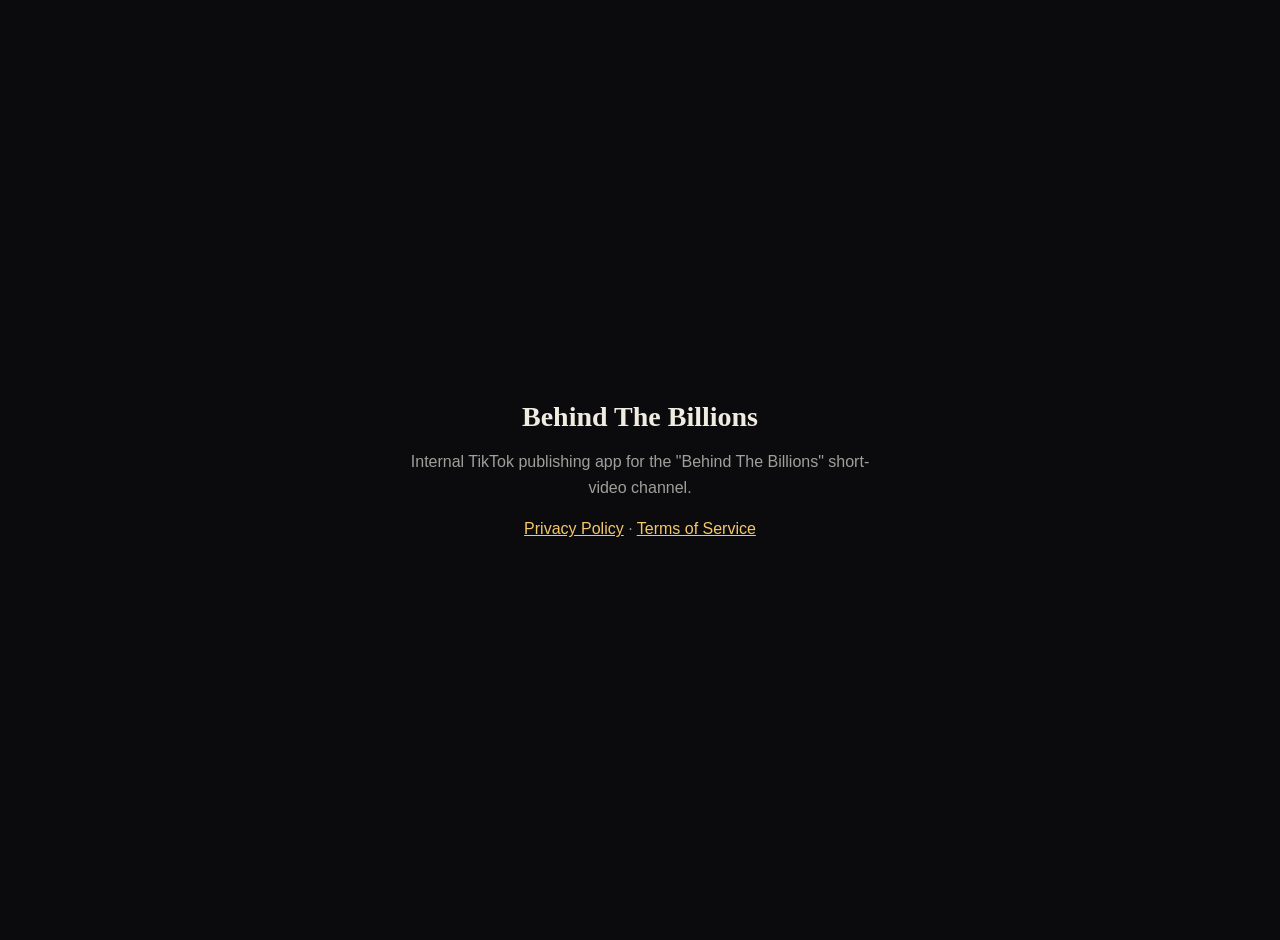
==== index.html @ ab4fcc52 "Add privacy policy, terms of service, and TikTok OAuth callback pages" ====
<!doctype html>
<html lang="en">
<head>
<meta charset="UTF-8">
<meta name="viewport" content="width=device-width, initial-scale=1">
<title>Behind The Billions — App</title>
<style>
  body{background:#0b0b0d;color:#f0ece2;font-family:-apple-system,BlinkMacSystemFont,'Segoe UI',sans-serif;
       display:flex;align-items:center;justify-content:center;min-height:100vh;margin:0;padding:20px;}
  main{max-width:480px;text-align:center;}
  h1{font-family:Georgia,serif;font-size:28px;margin-bottom:8px;}
  p{color:#a19f9a;line-height:1.6;}
  a{color:#f4c76b;}
</style>
</head>
<body>
<main>
  <h1>Behind The Billions</h1>
  <p>Internal TikTok publishing app for the "Behind The Billions" short-video channel.</p>
  <p><a href="/privacy.html">Privacy Policy</a> &middot; <a href="/terms.html">Terms of Service</a></p>
</main>
</body>
</html>
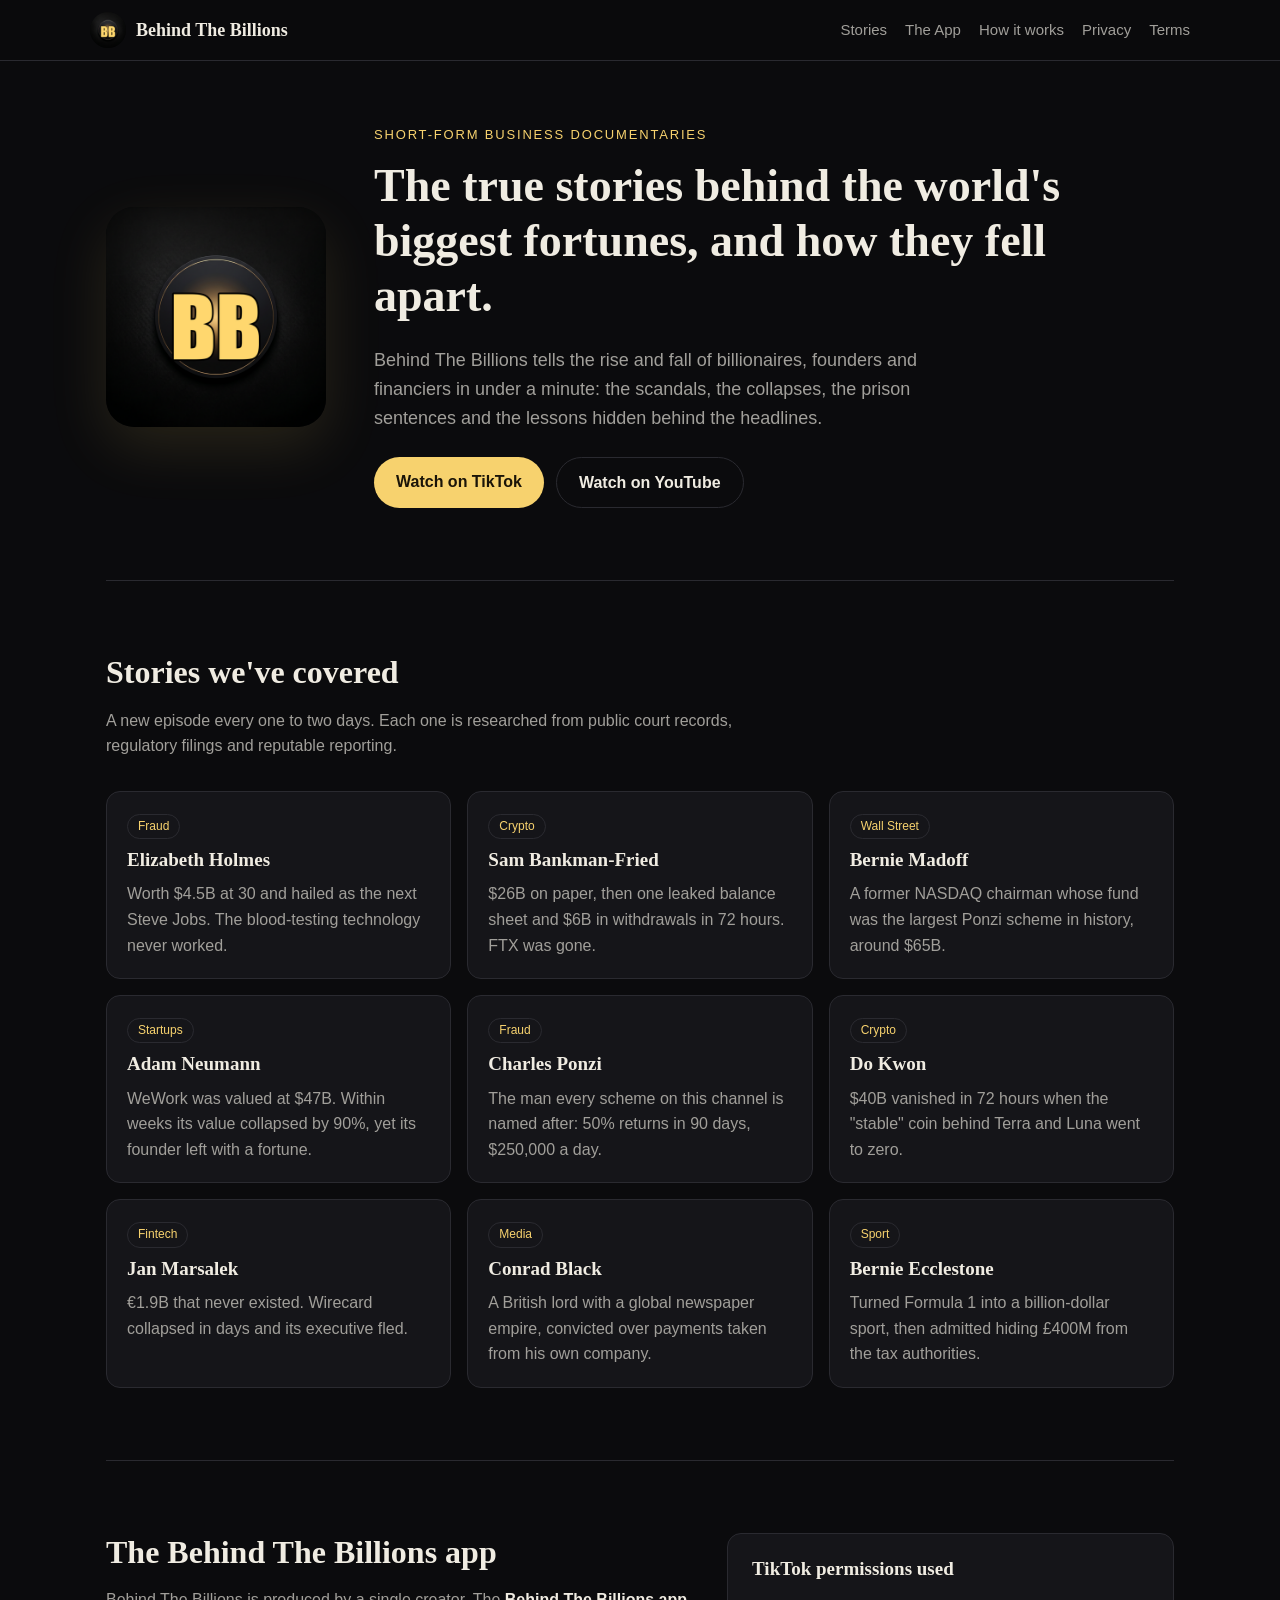
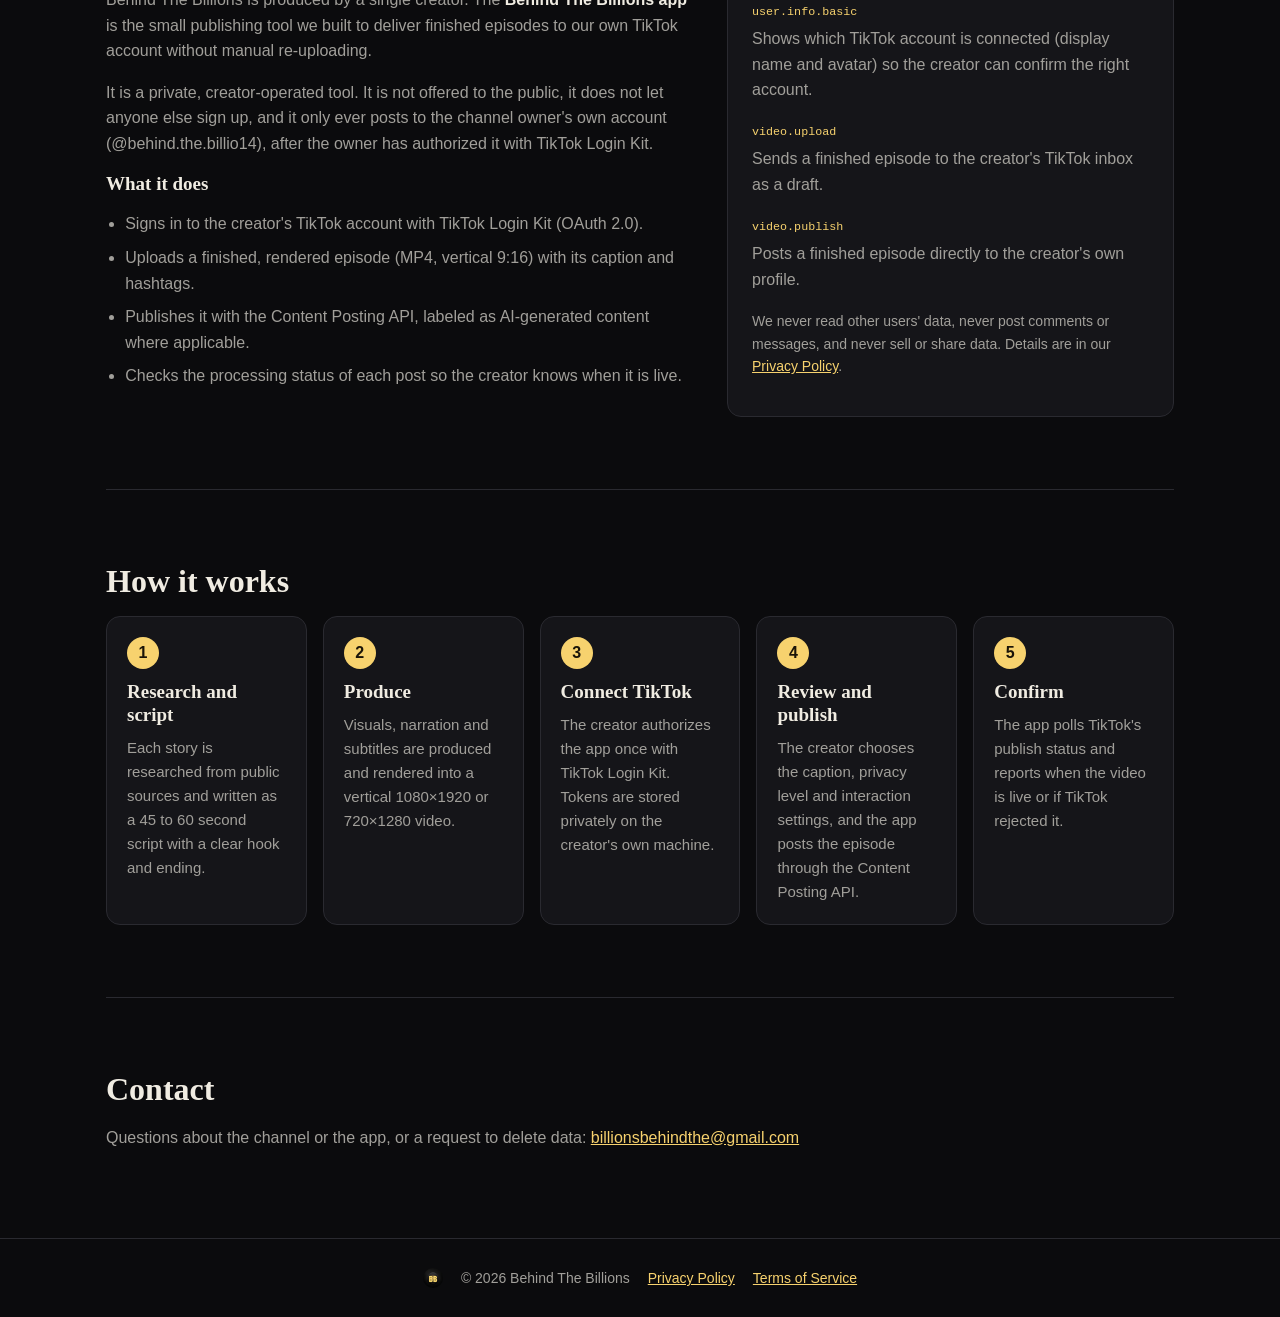
==== commit d6d44e92: "Build out full site with app icon, favicon and app description for TikTok review Co-Authored-By: Cla" ====
--- a/index.html
+++ b/index.html
@@ -3,21 +3,108 @@
 <head>
 <meta charset="UTF-8">
 <meta name="viewport" content="width=device-width, initial-scale=1">
-<title>Behind The Billions — App</title>
-<style>
-  body{background:#0b0b0d;color:#f0ece2;font-family:-apple-system,BlinkMacSystemFont,'Segoe UI',sans-serif;
-       display:flex;align-items:center;justify-content:center;min-height:100vh;margin:0;padding:20px;}
-  main{max-width:480px;text-align:center;}
-  h1{font-family:Georgia,serif;font-size:28px;margin-bottom:8px;}
-  p{color:#a19f9a;line-height:1.6;}
-  a{color:#f4c76b;}
-</style>
+<title>Behind The Billions — True stories of fortunes won and lost</title>
+<meta name="description" content="Behind The Billions is a short-form documentary channel about the rise and fall of the world's most infamous fortunes, and the publishing app that powers it.">
+<link rel="icon" href="favicon.ico" sizes="any">
+<link rel="icon" type="image/png" sizes="32x32" href="assets/favicon-32.png">
+<link rel="icon" type="image/png" sizes="16x16" href="assets/favicon-16.png">
+<link rel="apple-touch-icon" href="assets/apple-touch-icon.png">
+<meta property="og:title" content="Behind The Billions">
+<meta property="og:image" content="assets/app-icon-512.png">
+<link rel="stylesheet" href="assets/site.css">
 </head>
 <body>
+
+<header class="nav">
+  <a class="brand" href="./"><img src="assets/icon-192.png" alt="Behind The Billions logo" width="36" height="36">Behind The Billions</a>
+  <nav>
+    <a href="#stories">Stories</a>
+    <a href="#app">The App</a>
+    <a href="#how">How it works</a>
+    <a href="privacy.html">Privacy</a>
+    <a href="terms.html">Terms</a>
+  </nav>
+</header>
+
 <main>
-  <h1>Behind The Billions</h1>
-  <p>Internal TikTok publishing app for the "Behind The Billions" short-video channel.</p>
-  <p><a href="/privacy.html">Privacy Policy</a> &middot; <a href="/terms.html">Terms of Service</a></p>
+
+<section class="hero">
+  <img class="hero-logo" src="assets/app-icon-512.png" alt="Behind The Billions app icon" width="220" height="220">
+  <div>
+    <p class="eyebrow">Short-form business documentaries</p>
+    <h1>The true stories behind the world's biggest fortunes, and how they fell apart.</h1>
+    <p class="lead">Behind The Billions tells the rise and fall of billionaires, founders and financiers in under a minute: the scandals, the collapses, the prison sentences and the lessons hidden behind the headlines.</p>
+    <div class="cta">
+      <a class="btn" href="https://www.tiktok.com/@behind.the.billio14" target="_blank" rel="noopener">Watch on TikTok</a>
+      <a class="btn ghost" href="https://www.youtube.com/@BehindTheBillions05" target="_blank" rel="noopener">Watch on YouTube</a>
+    </div>
+  </div>
+</section>
+
+<section id="stories">
+  <h2>Stories we've covered</h2>
+  <p class="section-lead">A new episode every one to two days. Each one is researched from public court records, regulatory filings and reputable reporting.</p>
+  <div class="grid">
+    <article class="card"><span class="tag">Fraud</span><h3>Elizabeth Holmes</h3><p>Worth $4.5B at 30 and hailed as the next Steve Jobs. The blood-testing technology never worked.</p></article>
+    <article class="card"><span class="tag">Crypto</span><h3>Sam Bankman-Fried</h3><p>$26B on paper, then one leaked balance sheet and $6B in withdrawals in 72 hours. FTX was gone.</p></article>
+    <article class="card"><span class="tag">Wall Street</span><h3>Bernie Madoff</h3><p>A former NASDAQ chairman whose fund was the largest Ponzi scheme in history, around $65B.</p></article>
+    <article class="card"><span class="tag">Startups</span><h3>Adam Neumann</h3><p>WeWork was valued at $47B. Within weeks its value collapsed by 90%, yet its founder left with a fortune.</p></article>
+    <article class="card"><span class="tag">Fraud</span><h3>Charles Ponzi</h3><p>The man every scheme on this channel is named after: 50% returns in 90 days, $250,000 a day.</p></article>
+    <article class="card"><span class="tag">Crypto</span><h3>Do Kwon</h3><p>$40B vanished in 72 hours when the "stable" coin behind Terra and Luna went to zero.</p></article>
+    <article class="card"><span class="tag">Fintech</span><h3>Jan Marsalek</h3><p>€1.9B that never existed. Wirecard collapsed in days and its executive fled.</p></article>
+    <article class="card"><span class="tag">Media</span><h3>Conrad Black</h3><p>A British lord with a global newspaper empire, convicted over payments taken from his own company.</p></article>
+    <article class="card"><span class="tag">Sport</span><h3>Bernie Ecclestone</h3><p>Turned Formula 1 into a billion-dollar sport, then admitted hiding £400M from the tax authorities.</p></article>
+  </div>
+</section>
+
+<section id="app" class="split">
+  <div>
+    <h2>The Behind The Billions app</h2>
+    <p>Behind The Billions is produced by a single creator. The <strong>Behind The Billions app</strong> is the small publishing tool we built to deliver finished episodes to our own TikTok account without manual re-uploading.</p>
+    <p>It is a private, creator-operated tool. It is not offered to the public, it does not let anyone else sign up, and it only ever posts to the channel owner's own account (@behind.the.billio14), after the owner has authorized it with TikTok Login Kit.</p>
+    <h3>What it does</h3>
+    <ul class="checks">
+      <li>Signs in to the creator's TikTok account with TikTok Login Kit (OAuth 2.0).</li>
+      <li>Uploads a finished, rendered episode (MP4, vertical 9:16) with its caption and hashtags.</li>
+      <li>Publishes it with the Content Posting API, labeled as AI-generated content where applicable.</li>
+      <li>Checks the processing status of each post so the creator knows when it is live.</li>
+    </ul>
+  </div>
+  <aside class="panel">
+    <h3>TikTok permissions used</h3>
+    <dl>
+      <dt><code>user.info.basic</code></dt><dd>Shows which TikTok account is connected (display name and avatar) so the creator can confirm the right account.</dd>
+      <dt><code>video.upload</code></dt><dd>Sends a finished episode to the creator's TikTok inbox as a draft.</dd>
+      <dt><code>video.publish</code></dt><dd>Posts a finished episode directly to the creator's own profile.</dd>
+    </dl>
+    <p class="small">We never read other users' data, never post comments or messages, and never sell or share data. Details are in our <a href="privacy.html">Privacy Policy</a>.</p>
+  </aside>
+</section>
+
+<section id="how">
+  <h2>How it works</h2>
+  <ol class="steps">
+    <li><span>1</span><h3>Research and script</h3><p>Each story is researched from public sources and written as a 45 to 60 second script with a clear hook and ending.</p></li>
+    <li><span>2</span><h3>Produce</h3><p>Visuals, narration and subtitles are produced and rendered into a vertical 1080×1920 or 720×1280 video.</p></li>
+    <li><span>3</span><h3>Connect TikTok</h3><p>The creator authorizes the app once with TikTok Login Kit. Tokens are stored privately on the creator's own machine.</p></li>
+    <li><span>4</span><h3>Review and publish</h3><p>The creator chooses the caption, privacy level and interaction settings, and the app posts the episode through the Content Posting API.</p></li>
+    <li><span>5</span><h3>Confirm</h3><p>The app polls TikTok's publish status and reports when the video is live or if TikTok rejected it.</p></li>
+  </ol>
+</section>
+
+<section class="contact">
+  <h2>Contact</h2>
+  <p>Questions about the channel or the app, or a request to delete data: <a href="mailto:billionsbehindthe@gmail.com">billionsbehindthe@gmail.com</a></p>
+</section>
+
 </main>
+
+<footer class="foot">
+  <img src="assets/favicon-32.png" alt="" width="20" height="20">
+  <span>© 2026 Behind The Billions</span>
+  <a href="privacy.html">Privacy Policy</a>
+  <a href="terms.html">Terms of Service</a>
+</footer>
+
 </body>
 </html>
--- a/assets/site.css
+++ b/assets/site.css
@@ -0,0 +1,74 @@
+:root{
+  --bg:#0b0b0d; --surface:#151519; --border:#2a2a30;
+  --text:#f0ece2; --muted:#a19f9a; --accent:#f7d26e; --accent-ink:#1a1408;
+}
+*{box-sizing:border-box}
+html{scroll-behavior:smooth}
+body{margin:0;background:var(--bg);color:var(--text);
+  font-family:-apple-system,BlinkMacSystemFont,'Segoe UI',Roboto,sans-serif;line-height:1.6}
+a{color:var(--accent)}
+h1,h2,h3{font-family:Georgia,'Times New Roman',serif;line-height:1.2;margin:0 0 .5em}
+h1{font-size:clamp(28px,4.4vw,46px)}
+h2{font-size:clamp(24px,3vw,32px)}
+h3{font-size:19px}
+code{font-size:.9em;color:var(--accent)}
+
+.nav{position:sticky;top:0;z-index:5;display:flex;align-items:center;justify-content:space-between;gap:16px;
+  flex-wrap:wrap;padding:12px max(16px,calc((100% - 1100px)/2));
+  background:rgba(11,11,13,.9);backdrop-filter:blur(8px);border-bottom:1px solid var(--border)}
+.brand{display:flex;align-items:center;gap:10px;color:var(--text);text-decoration:none;
+  font-family:Georgia,serif;font-weight:700;font-size:18px}
+.brand img{border-radius:50%}
+.nav nav{display:flex;gap:18px;flex-wrap:wrap}
+.nav nav a{color:var(--muted);text-decoration:none;font-size:15px}
+.nav nav a:hover{color:var(--text)}
+
+main{max-width:1100px;margin:0 auto;padding:0 16px}
+section{padding:72px 0;border-bottom:1px solid var(--border)}
+.section-lead{color:var(--muted);max-width:640px;margin-bottom:32px}
+
+.hero{display:grid;grid-template-columns:auto 1fr;gap:48px;align-items:center;padding-top:64px}
+.hero-logo{border-radius:28px;box-shadow:0 20px 60px rgba(247,210,110,.12)}
+.eyebrow{color:var(--accent);text-transform:uppercase;letter-spacing:.14em;font-size:13px;margin:0 0 12px}
+.lead{color:var(--muted);font-size:18px;max-width:620px}
+.cta{display:flex;gap:12px;flex-wrap:wrap;margin-top:24px}
+.btn{display:inline-block;padding:12px 22px;border-radius:999px;background:var(--accent);color:var(--accent-ink);
+  font-weight:600;text-decoration:none}
+.btn.ghost{background:transparent;color:var(--text);border:1px solid var(--border)}
+
+.grid{display:grid;grid-template-columns:repeat(auto-fill,minmax(260px,1fr));gap:16px}
+.card{background:var(--surface);border:1px solid var(--border);border-radius:14px;padding:20px}
+.card p{color:var(--muted);margin:0}
+.tag{display:inline-block;font-size:12px;color:var(--accent);border:1px solid var(--border);border-radius:999px;
+  padding:2px 10px;margin-bottom:10px}
+
+.split{display:grid;grid-template-columns:1.3fr 1fr;gap:40px;align-items:start}
+.split p{color:var(--muted)}
+.split strong{color:var(--text)}
+.checks{padding-left:1.2em;color:var(--muted)}
+.checks li{margin-bottom:8px}
+.panel{background:var(--surface);border:1px solid var(--border);border-radius:14px;padding:24px}
+.panel dt{margin-top:14px}
+.panel dd{margin:4px 0 0;color:var(--muted)}
+.small{font-size:14px;color:var(--muted);margin-top:18px}
+
+.steps{list-style:none;padding:0;margin:0;display:grid;grid-template-columns:repeat(auto-fit,minmax(190px,1fr));gap:16px}
+.steps li{background:var(--surface);border:1px solid var(--border);border-radius:14px;padding:20px}
+.steps span{display:inline-grid;place-items:center;width:32px;height:32px;border-radius:50%;
+  background:var(--accent);color:var(--accent-ink);font-weight:700;margin-bottom:12px}
+.steps p{color:var(--muted);margin:0;font-size:15px}
+
+.contact{border-bottom:0}
+.contact p{color:var(--muted)}
+
+.foot{display:flex;align-items:center;gap:18px;flex-wrap:wrap;justify-content:center;padding:28px 16px;
+  border-top:1px solid var(--border);color:var(--muted);font-size:14px}
+.foot img{border-radius:50%}
+
+@media (max-width:760px){
+  .hero{grid-template-columns:1fr;text-align:center;gap:24px}
+  .hero-logo{margin:0 auto;width:160px;height:160px}
+  .cta{justify-content:center}
+  .split{grid-template-columns:1fr}
+  section{padding:48px 0}
+}
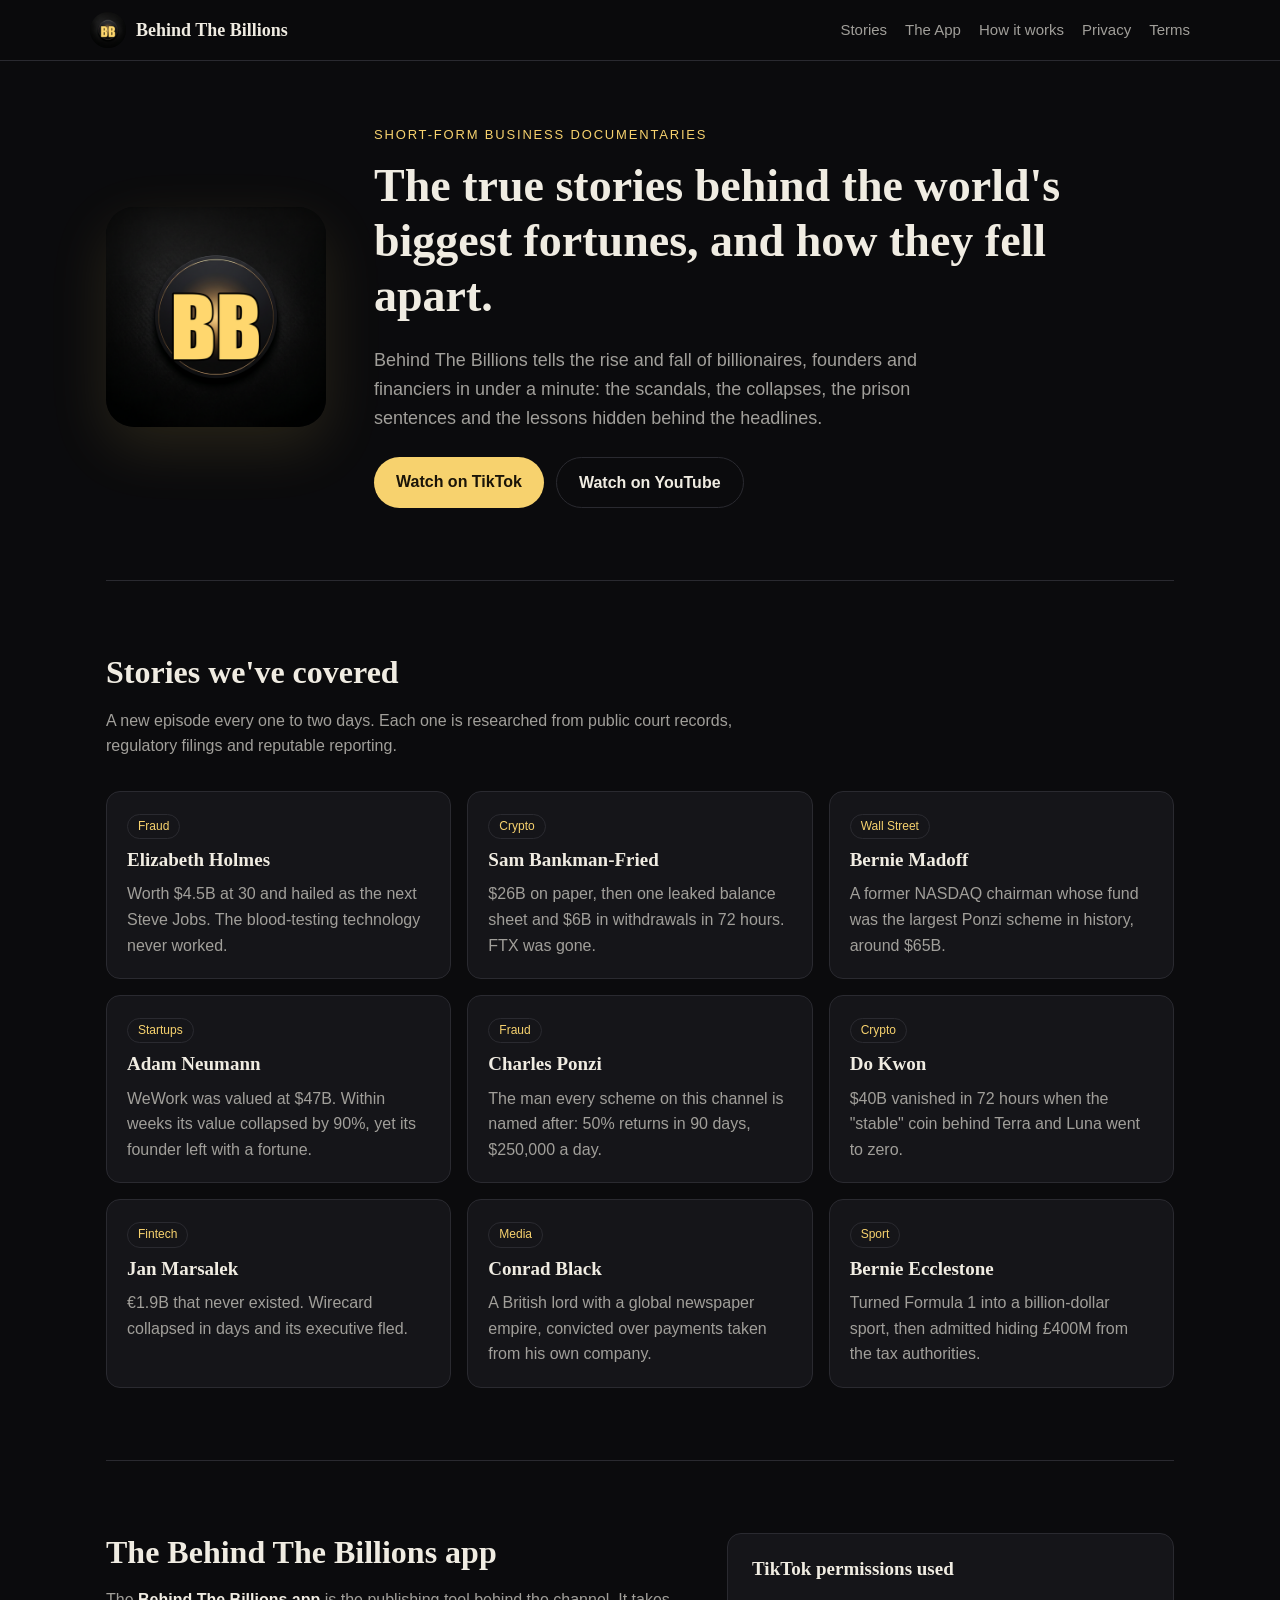
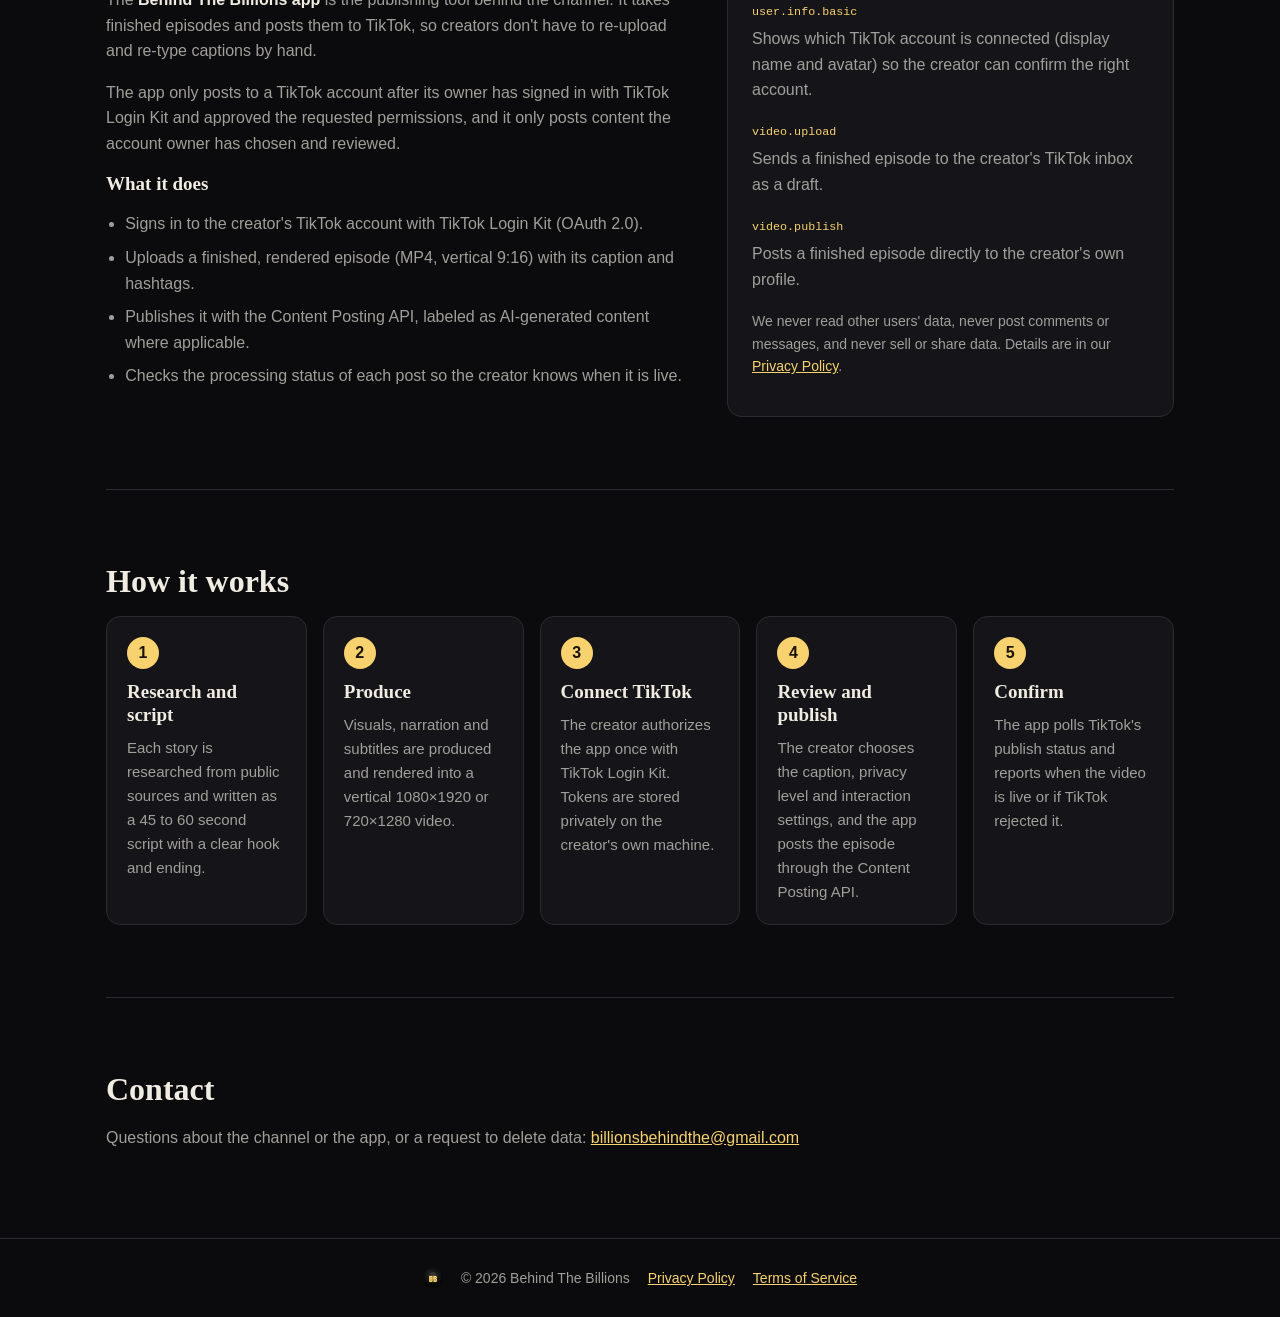
==== commit 197b0f59: "Clarify app description Co-Authored-By: Claude Opus 5.5 <noreply@anthropic.com>" ====
--- a/index.html
+++ b/index.html
@@ -60,8 +60,8 @@
 <section id="app" class="split">
   <div>
     <h2>The Behind The Billions app</h2>
-    <p>Behind The Billions is produced by a single creator. The <strong>Behind The Billions app</strong> is the small publishing tool we built to deliver finished episodes to our own TikTok account without manual re-uploading.</p>
-    <p>It is a private, creator-operated tool. It is not offered to the public, it does not let anyone else sign up, and it only ever posts to the channel owner's own account (@behind.the.billio14), after the owner has authorized it with TikTok Login Kit.</p>
+    <p>The <strong>Behind The Billions app</strong> is the publishing tool behind the channel. It takes finished episodes and posts them to TikTok, so creators don't have to re-upload and re-type captions by hand.</p>
+    <p>The app only posts to a TikTok account after its owner has signed in with TikTok Login Kit and approved the requested permissions, and it only posts content the account owner has chosen and reviewed.</p>
     <h3>What it does</h3>
     <ul class="checks">
       <li>Signs in to the creator's TikTok account with TikTok Login Kit (OAuth 2.0).</li>
